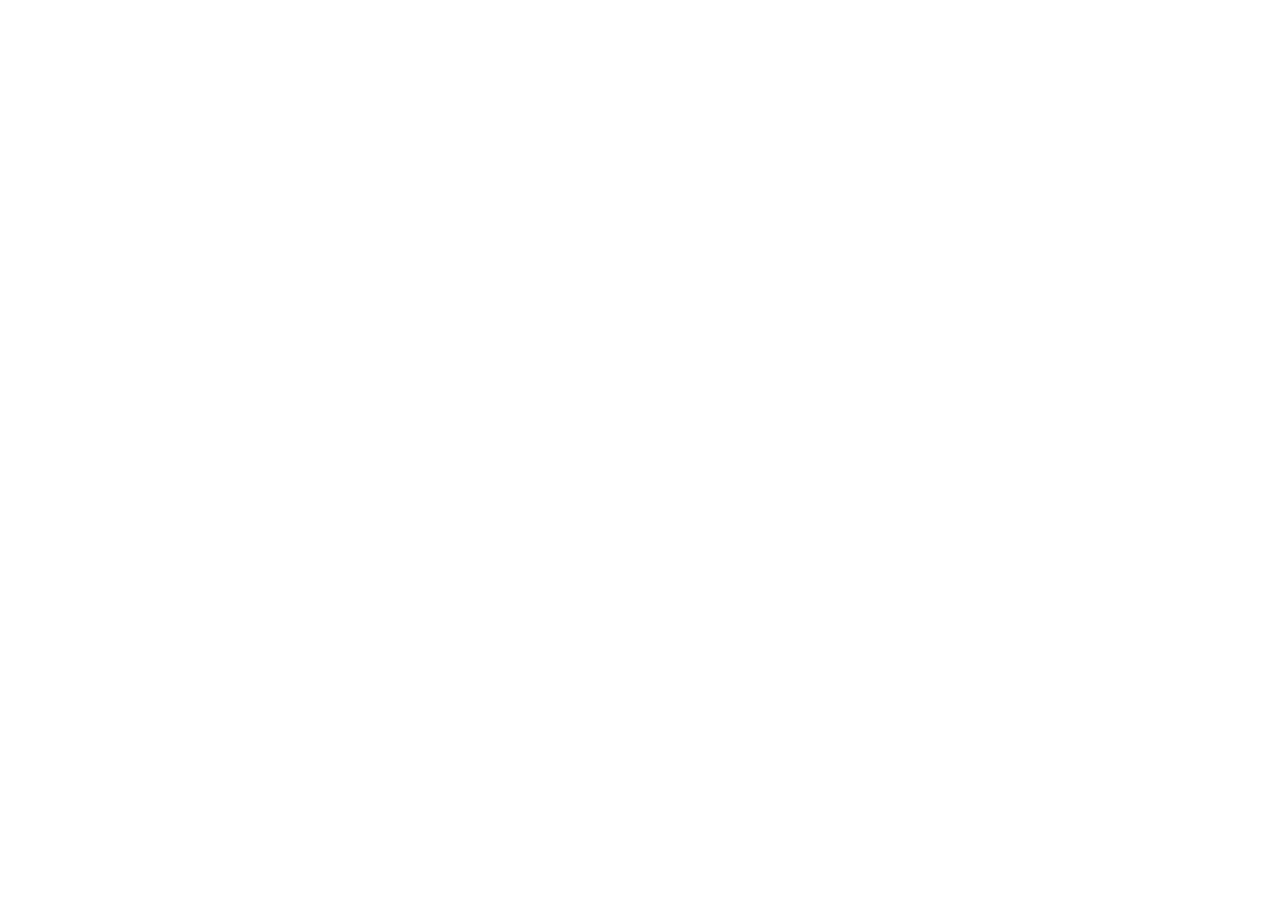
==== index.html @ 08a5ee23 "Updates" ====
<!doctype html><html lang="en"><head><meta charset="utf-8"/><link rel="icon" href="/Portfolio/favicon.ico"/><meta name="viewport" content="width=device-width,initial-scale=1"/><meta name="theme-color" content="#000000"/><meta name="description" content="My personal portfolio website."/><link rel="apple-touch-icon" href="/Portfolio/logo192.png"/><link rel="manifest" href="/Portfolio/manifest.json"/><title>Fiqri Adam</title><script defer="defer" src="/Portfolio/static/js/main.9d3807da.js"></script><link href="/Portfolio/static/css/main.19b9dcd4.css" rel="stylesheet"></head><body><noscript>You need to enable JavaScript to run this app.</noscript><div id="root"></div></body></html>
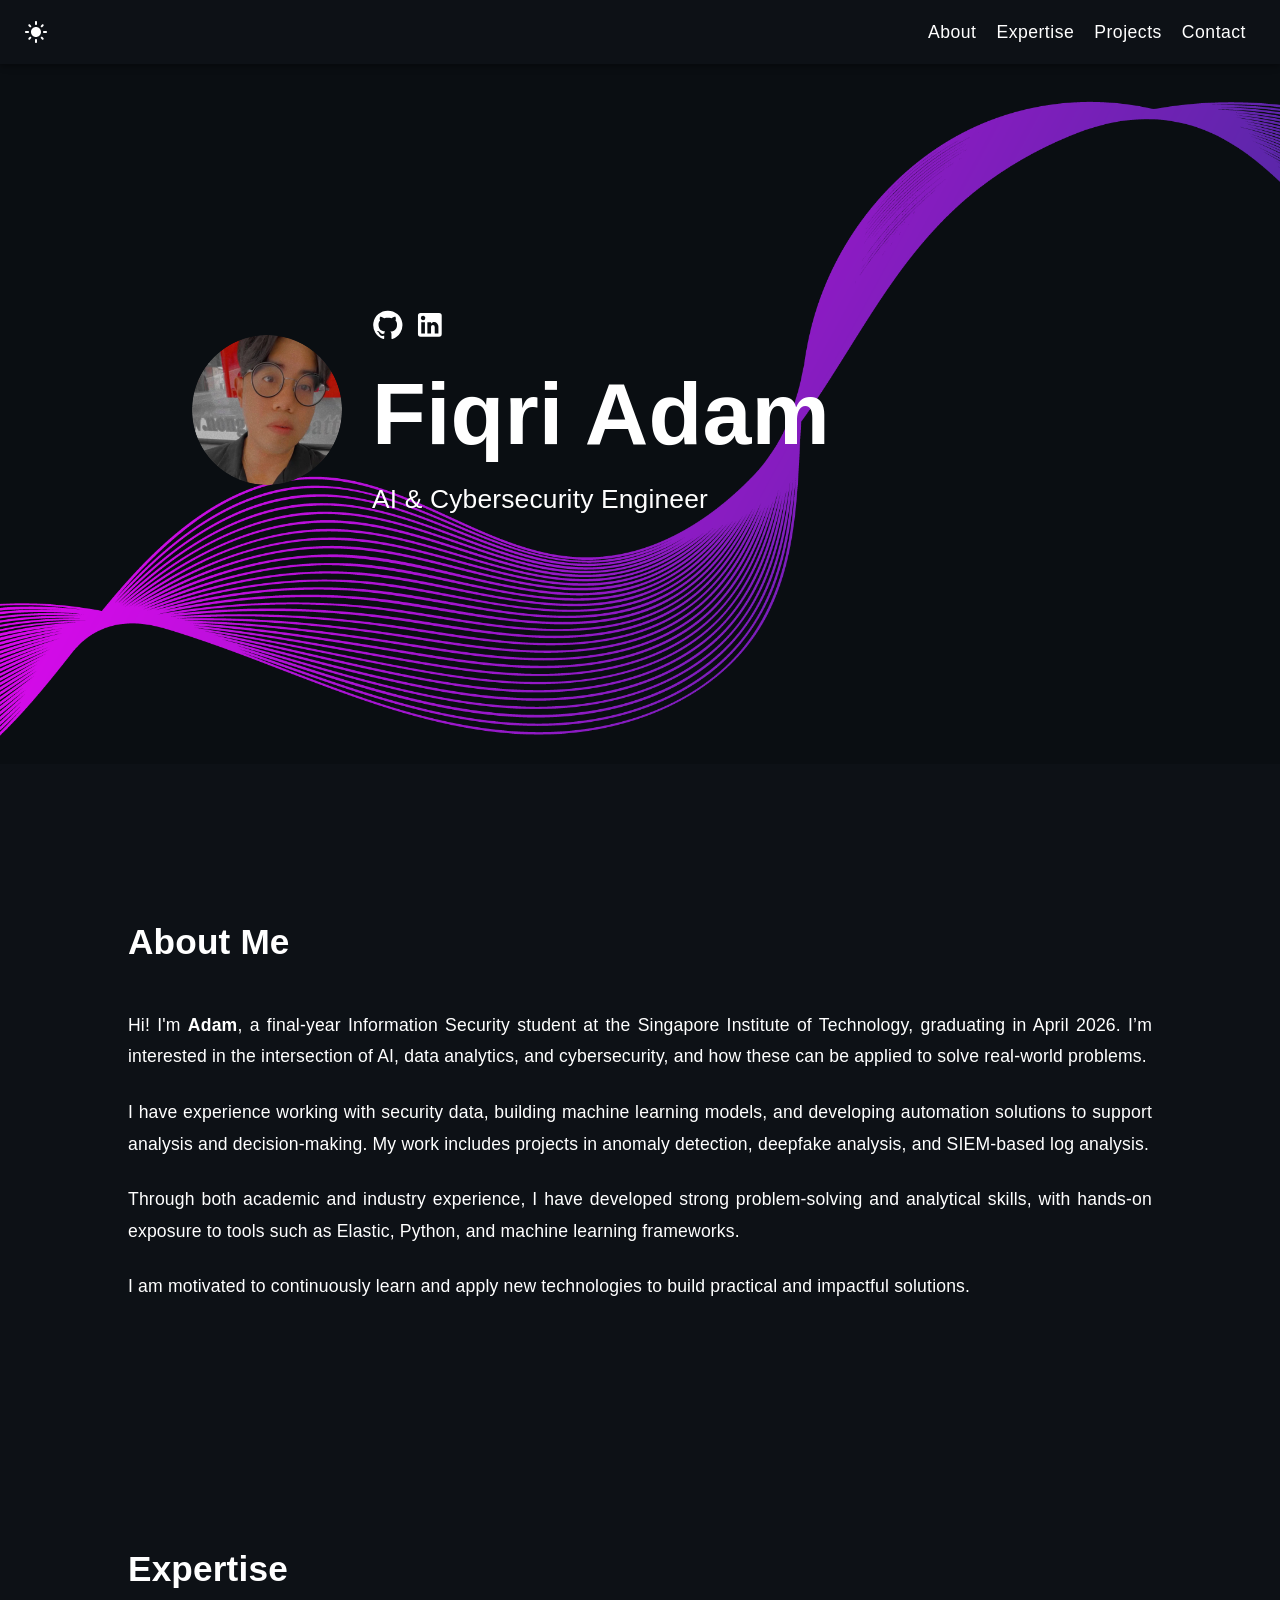
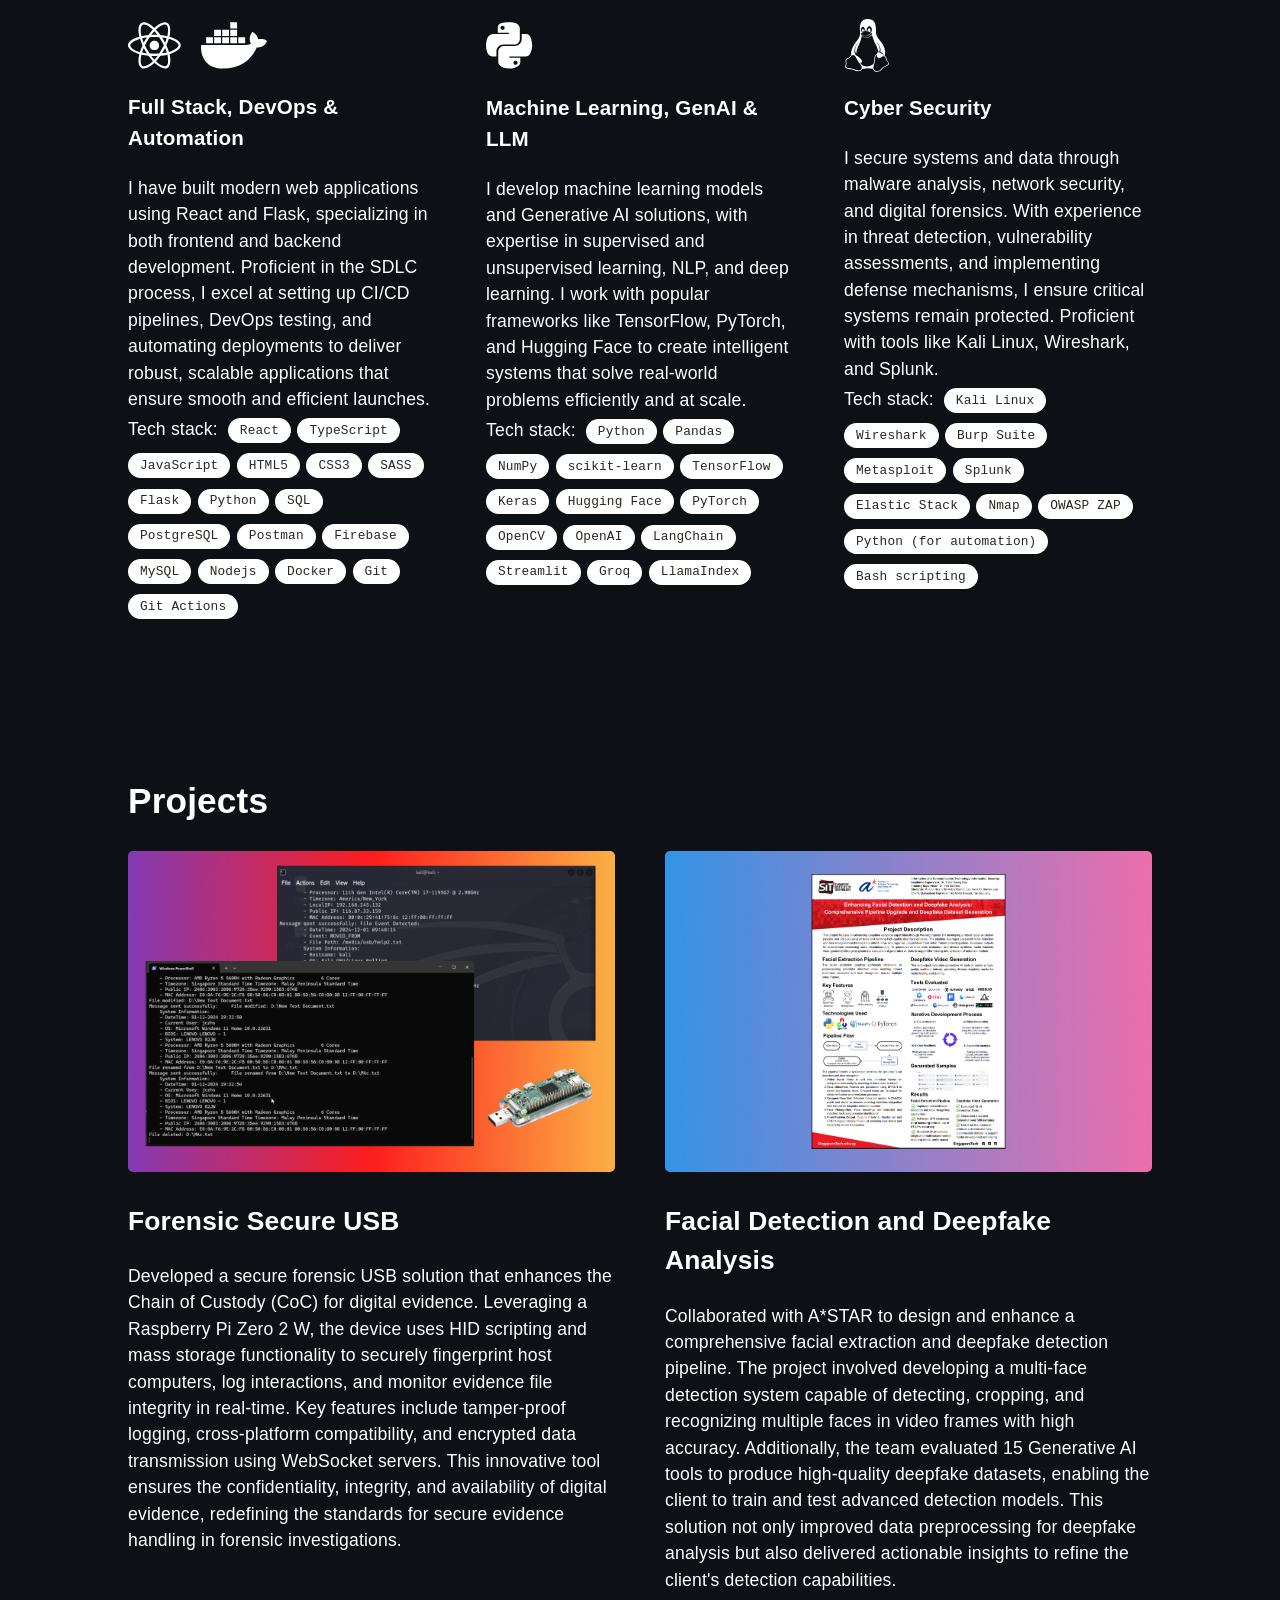
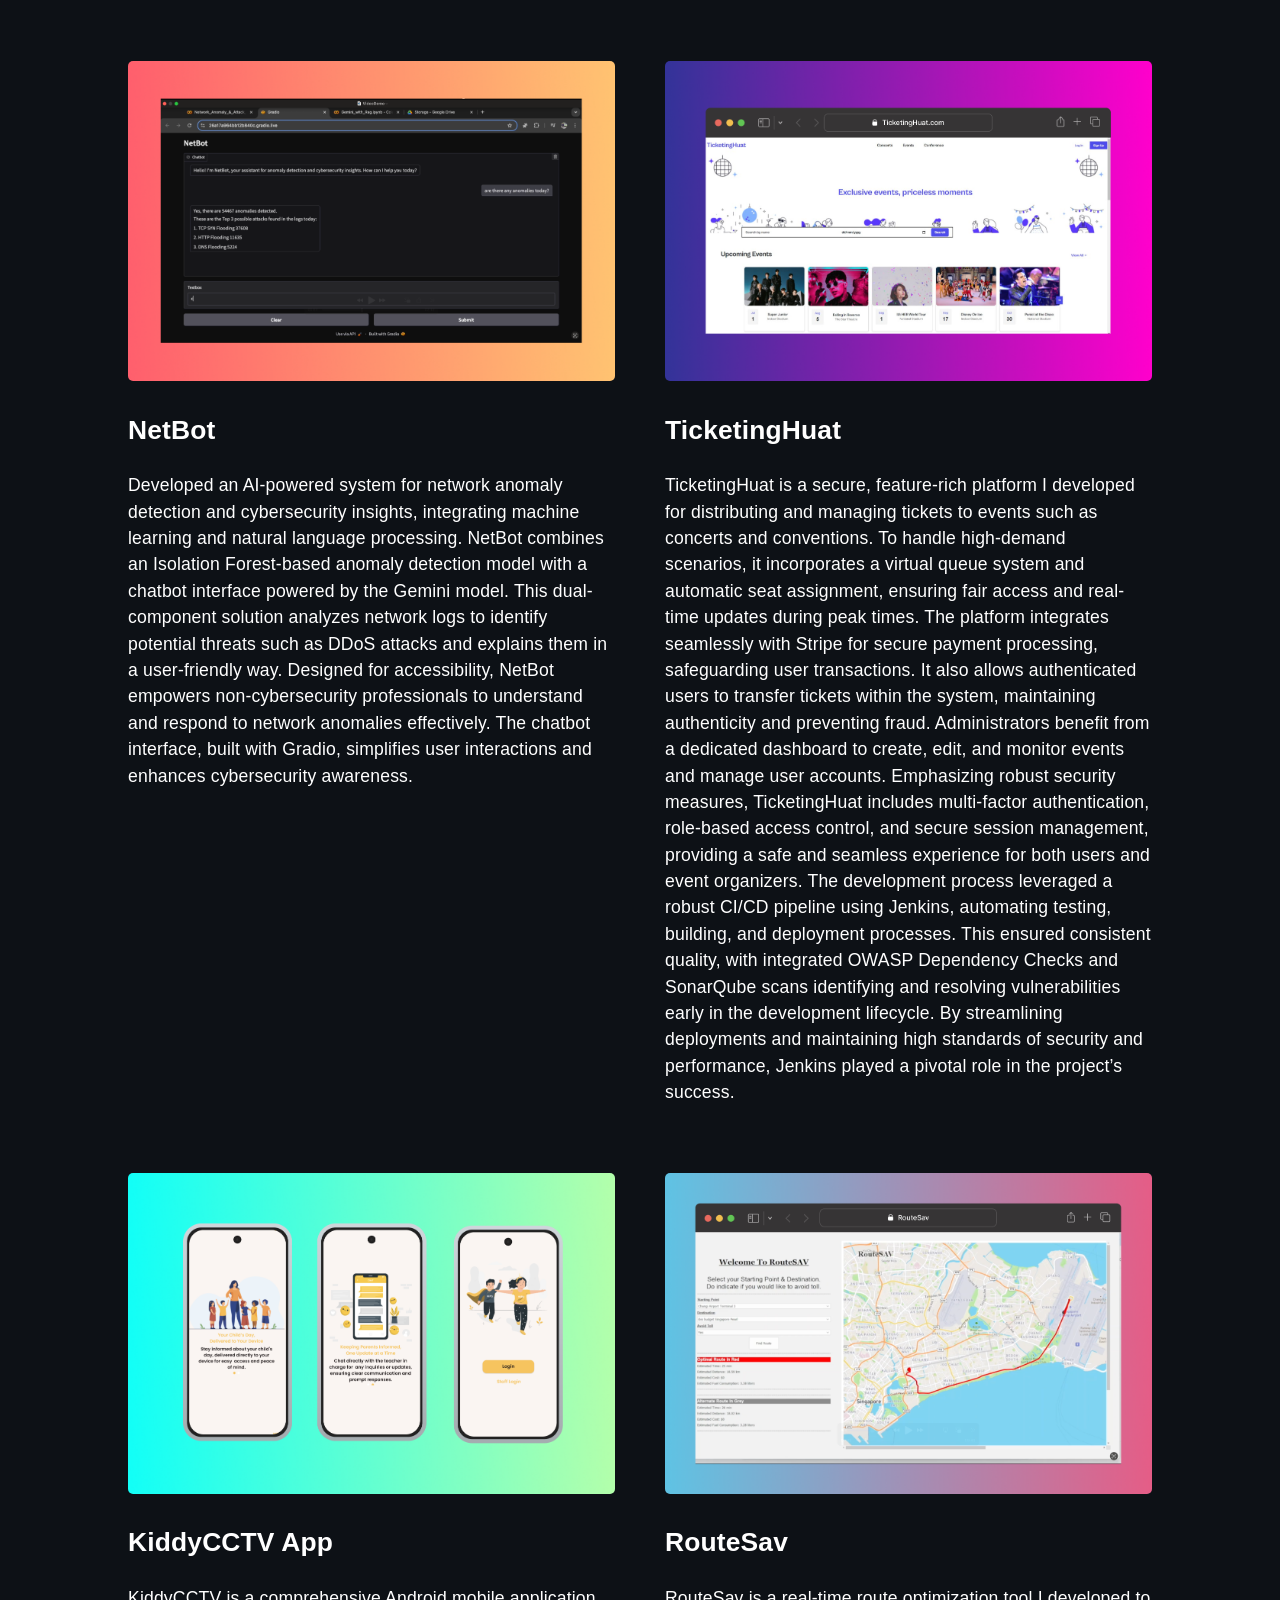
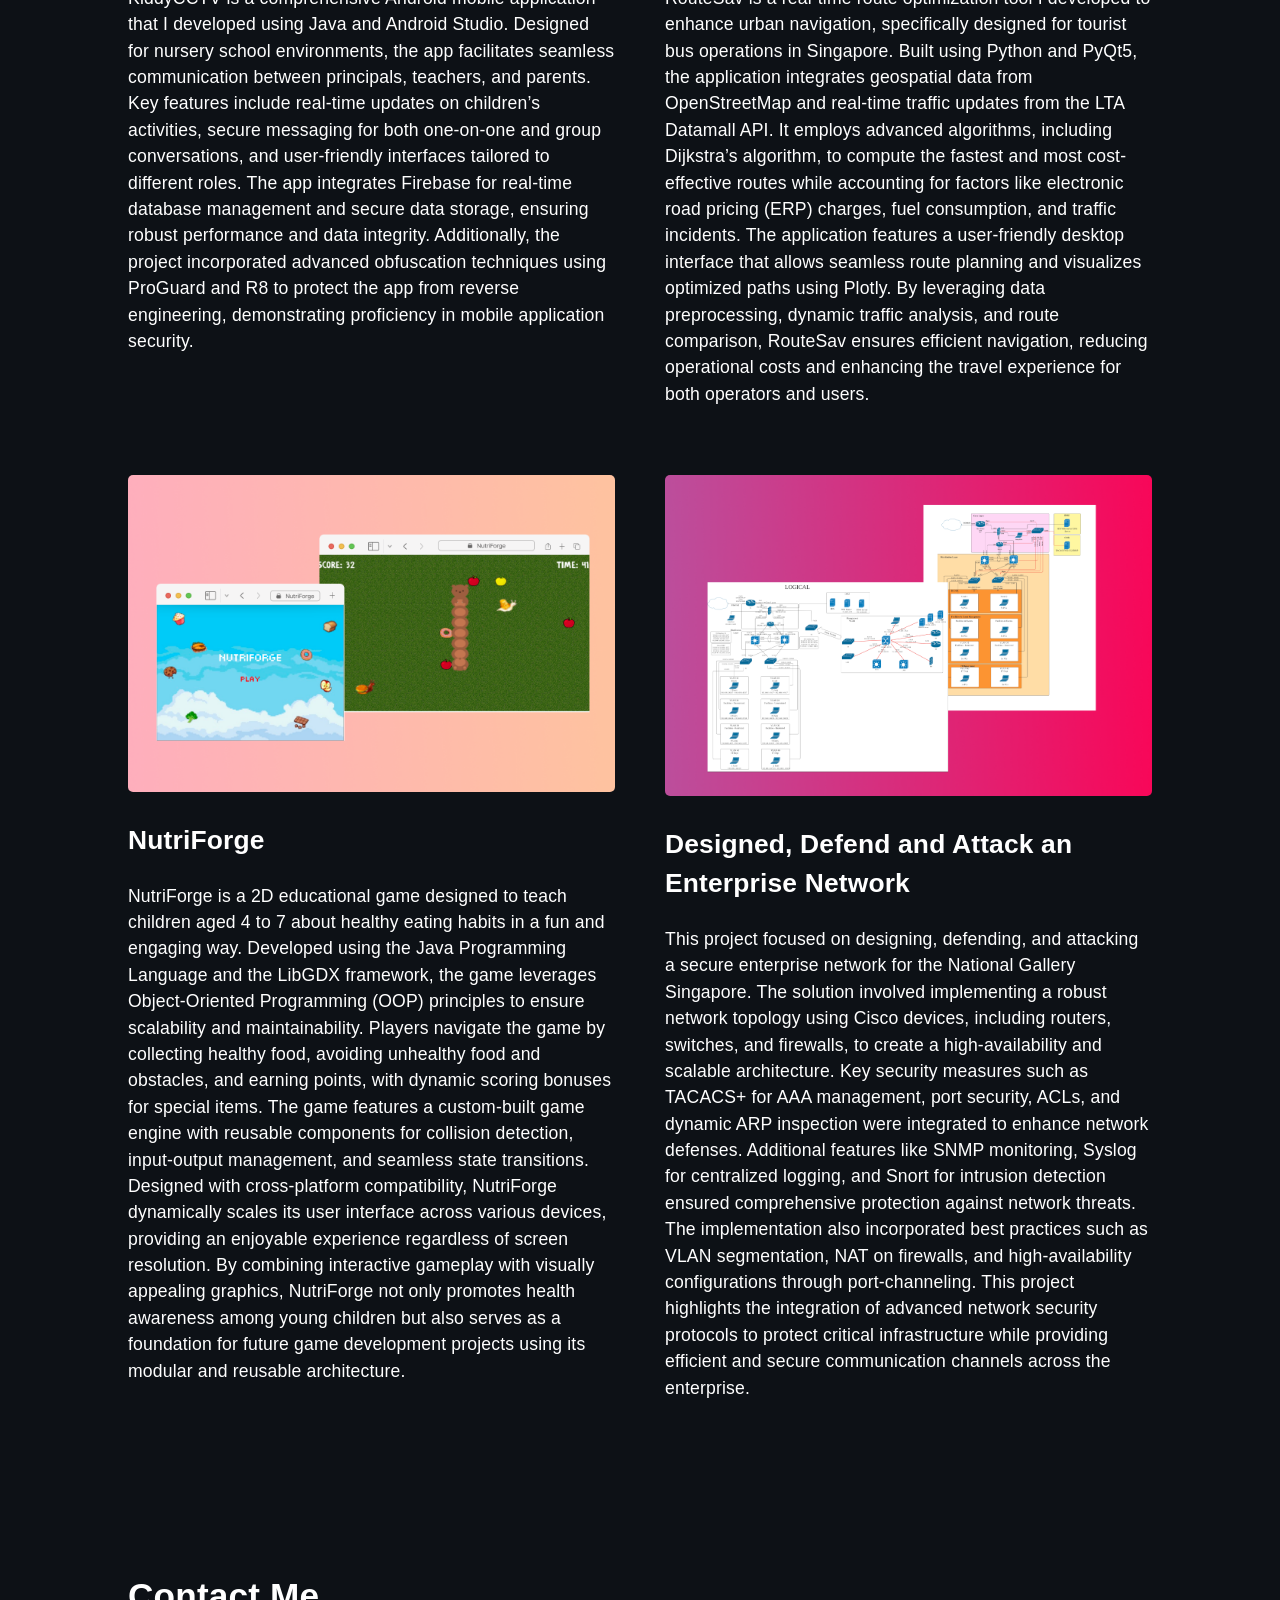
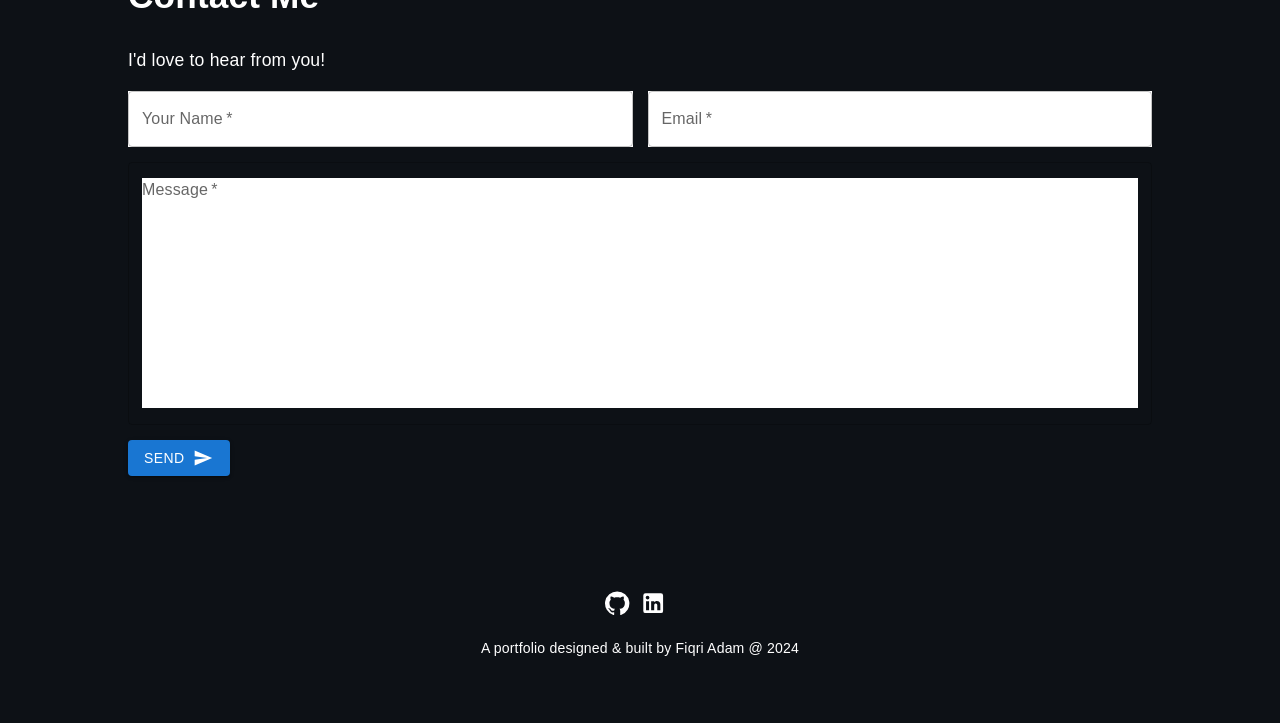
==== commit 2ab38243: "Updates" ====
--- a/index.html
+++ b/index.html
@@ -1 +1 @@
-<!doctype html><html lang="en"><head><meta charset="utf-8"/><link rel="icon" href="/Portfolio/favicon.ico"/><meta name="viewport" content="width=device-width,initial-scale=1"/><meta name="theme-color" content="#000000"/><meta name="description" content="My personal portfolio website."/><link rel="apple-touch-icon" href="/Portfolio/logo192.png"/><link rel="manifest" href="/Portfolio/manifest.json"/><title>Fiqri Adam</title><script defer="defer" src="/Portfolio/static/js/main.9d3807da.js"></script><link href="/Portfolio/static/css/main.19b9dcd4.css" rel="stylesheet"></head><body><noscript>You need to enable JavaScript to run this app.</noscript><div id="root"></div></body></html>+<!doctype html><html lang="en"><head><meta charset="utf-8"/><link rel="icon" href="/favicon.ico"/><meta name="viewport" content="width=device-width,initial-scale=1"/><meta name="theme-color" content="#000000"/><meta name="description" content="My personal portfolio website."/><link rel="apple-touch-icon" href="/logo192.png"/><link rel="manifest" href="/manifest.json"/><title>Fiqri Adam</title><script defer="defer" src="/static/js/main.755eadfe.js"></script><link href="/static/css/main.9e5e172f.css" rel="stylesheet"></head><body><noscript>You need to enable JavaScript to run this app.</noscript><div id="root"></div></body></html>
--- a/static/css/main.9e5e172f.css
+++ b/static/css/main.9e5e172f.css
@@ -0,0 +1,2 @@
+body{-webkit-font-smoothing:antialiased;-moz-osx-font-smoothing:grayscale;font-family:-apple-system,BlinkMacSystemFont,Segoe UI,Roboto,Oxygen,Ubuntu,Cantarell,Fira Sans,Droid Sans,Helvetica Neue,sans-serif;font-size:1.1rem!important;margin:0}code{font-family:source-code-pro,Menlo,Monaco,Consolas,Courier New,monospace!important;font-size:1rem!important}.main-container{background-color:#0d1116;position:relative}a{text-decoration:none}a:hover{color:#5000ca;transition:color .15s ease-in-out,background-color .15s ease-in-out,border-color .15s ease-in-out}a,button,h1,h2,h3,h4,h5,label,p{color:#fff;font-family:Lato,sans-serif}.navigation-bar{background-color:#0d1116;justify-content:space-between}.navigation-bar button{font-family:Lato,sans-serif;font-size:1.1rem;padding:6px 10px;text-transform:none}.navigation-bar svg{cursor:pointer}.navigation-bar-responsive p,.navigation-bar-responsive span{color:#0d1116;font-family:Lato,sans-serif}.container{align-items:center;display:flex;flex-direction:column;justify-content:center;margin-top:64px;width:100%}.header-image,.header-image img{height:450px;width:100%}.header-image img{object-fit:cover}.mobile-menu-top{align-items:center;font-weight:700;gap:5px}.items-container,.mobile-menu-top{display:flex;justify-content:center}.items-container{flex-direction:column;padding:5% 10%;text-align:left}.light-mode,.light-mode .navigation-bar{background-color:#f8f9fa}.light-mode a,.light-mode button,.light-mode h1,.light-mode h2,.light-mode h3,.light-mode h4,.light-mode h5,.light-mode label,.light-mode p{color:#0d1116}.light-mode a:hover{color:#5000ca;transition:color .15s ease-in-out,background-color .15s ease-in-out,border-color .15s ease-in-out}.light-mode .navigation-bar svg{color:#0d1116}.light-mode .about-section{background-image:url(/static/media/bg-light.bac0efb485244a522981.png)}.light-mode .skills-container svg{color:#0d1116}.light-mode .chip{box-shadow:0 3px 1px -2px #0003,0 2px 2px 0 #00000024,0 1px 5px 0 #0000001f}.light-mode .chip,.light-mode .vertical-timeline:before{background-color:#00000014}.light-mode .vertical-timeline--animate .vertical-timeline-element-content.bounce-in{box-shadow:0 3px 1px -2px #0003,0 2px 2px 0 #00000024,0 1px 5px 0 #0000001f}.light-mode .vertical-timeline--two-columns .vertical-timeline-element-content .vertical-timeline-element-date{color:gray}.light-mode .vertical-timeline-element-content-arrow{border-right:7px solid #00000014!important}.light-mode .flex-chips .chip-title{color:#0d1116}@media screen and (max-width:768px){.items-container{padding:5%}}footer{padding-bottom:50px;padding-top:50px;text-align:center}footer svg{height:1.1em!important;margin-right:10px;width:1.1em!important}footer p{font-size:.8em}.dark-mode .about-section{background-color:#0003}.about-section{align-items:center;background-attachment:fixed;background-image:url(/static/media/bg-dark.f420c6b8458af72de935.png);background-position:50%;background-repeat:no-repeat;background-size:cover;display:flex;gap:30px;justify-content:flex-start;min-height:700px;padding:0 15%;width:100%}.about-section .content{text-align:left;z-index:2}.about-section .content .social_icons{color:#fff;display:flex;flex-direction:row;gap:10px}.about-section .content .social_icons svg{font-size:1.8em}.about-section .content .mobile_social_icons{display:none}.about-section .content p{font-size:1.5em;margin-block-end:0;margin-block-start:0}.about-section .content h1{font-size:5em;margin-block-end:0;margin-block-start:0}.about-section .image-wrapper{z-index:2}.about-section .image-wrapper img{border-radius:50%;width:150px}.about p{padding-bottom:30%;padding-top:30%;text-align:center}@media screen and (max-width:567px){.nav-left{float:left;padding-top:20px}.nav-left img{height:35px}.nav-right{float:right}.nav-right li{color:#fff;font-size:13px;list-style:none;padding:10px 15px;width:10%}.nav-right ul{list-style-type:none;margin:0;padding:0}body{width:100%}.about{font-size:12px;padding-left:5%;padding-right:5%}}@media screen and (max-width:768px){.about-section h1{font-size:4em!important;text-align:left}.about-section p{text-align:left}.container{display:inline;display:initial}.social_icons{display:none!important}.mobile_social_icons{color:#fff;display:flex!important;flex-direction:row;gap:10px;padding-top:10px}.mobile_social_icons svg{font-size:1.8em}.about-section{display:block;padding-left:0;padding-right:0;padding-top:150px}.about-section .content{padding-bottom:5%;padding-left:5%;padding-right:5%;width:90%}.about-section .image-wrapper{padding-left:5%;width:100%}}.about-container{display:flex;flex-direction:column;padding:5% 10%;text-align:left}.about-container svg{color:#fff}.about-container .about-grid{grid-gap:50px;display:flex;grid-template-columns:repeat(3,1fr)}.about-container .about-grid .about-content{align-items:center;text-align:justify}.about-container .about-grid .about-content p{line-height:1.8;margin-bottom:1.5rem;text-align:justify}@media screen and (max-width:768px){.skills-container{display:block;padding-left:5%;padding-right:5%}.about-container .about-grid{display:inline;display:initial}.about-container .about-grid .about{padding-bottom:5%}}.skills-container{display:flex;flex-direction:column;padding:5% 10%;text-align:left}.skills-container svg{color:#fff}.icon-container{display:flex;gap:20px;justify-content:left;margin-bottom:10px}.icon-container svg{color:#fff}.skills-container .skills-grid{grid-gap:50px;align-items:start;display:grid;grid-template-columns:repeat(3,1fr)}.skills-container .skills-grid .skill{align-items:center;min-height:350px;text-align:left}.skills-container .skills-grid .skill p{line-height:1.5;margin:0;padding:0}.chip{background-color:#fff!important;color:#272822!important;font-size:.8rem!important;height:25px!important}.chip span{color:#272822;font-family:Courier Prime,monospace}.chip svg{height:15px!important}.flex-chips{line-height:2;margin:.5}.flex-chips .chip-title{color:#fff;padding-right:10px}.flex-chips .MuiChip-root{margin-right:.5em}.flex-chips .MuiChip-outlined{background-color:#e0e0e0;font-family:source-code-pro,Menlo,Monaco,Consolas,Courier New,monospace}.flex-chips .MuiChip-outlined span{color:#272822}@media screen and (max-width:768px){.skills-container{display:block;padding-left:5%;padding-right:5%}.skills-container .skills-grid{display:inline;display:initial}.skills-container .skills-grid .skill{padding-bottom:5%}}@media screen and (max-width:567px){.skills{font-size:12px}}.projects-container{display:flex;flex-direction:column;padding:5% 10%;text-align:left}.projects-container .projects-grid{grid-gap:50px;display:grid;grid-template-columns:repeat(2,1fr)}.projects-container .projects-grid .project{text-align:left}.project h2:hover{text-decoration:underline;transition:color .15s ease-in-out,background-color .15s ease-in-out,border-color .15s ease-in-out}.zoom{border-radius:5px;margin:0 auto;transition:transform .2s}.zoom:hover{transform:scale(1.05)}@media screen and (max-width:700px){.projects-container{display:block;padding-left:5%;padding-right:5%}.projects-container .projects-grid{display:block}.projects-container .projects-grid .project{padding-bottom:5%}}.contact_wrapper svg{font-size:1em;margin-right:5px;vertical-align:middle}.contact-form input,.contact-form textarea{background-color:#fff;color:#000}.contact-form input[data-theme=dark],.contact-form textarea[data-theme=dark]{background-color:#121212;border:2px solid #fff;color:#fff}.contact-form input:focus,.contact-form textarea:focus{outline:1px solid #000}label{font-family:DomaineDispNar-Medium,sans-serif;font-size:1.2rem}.form-flex{display:flex;gap:15px;padding-bottom:15px}.form-flex .MuiFormControl-root{width:100%}.body-form,form{width:100%!important}.body-form{margin-bottom:15px!important}
+/*# sourceMappingURL=main.9e5e172f.css.map*/
